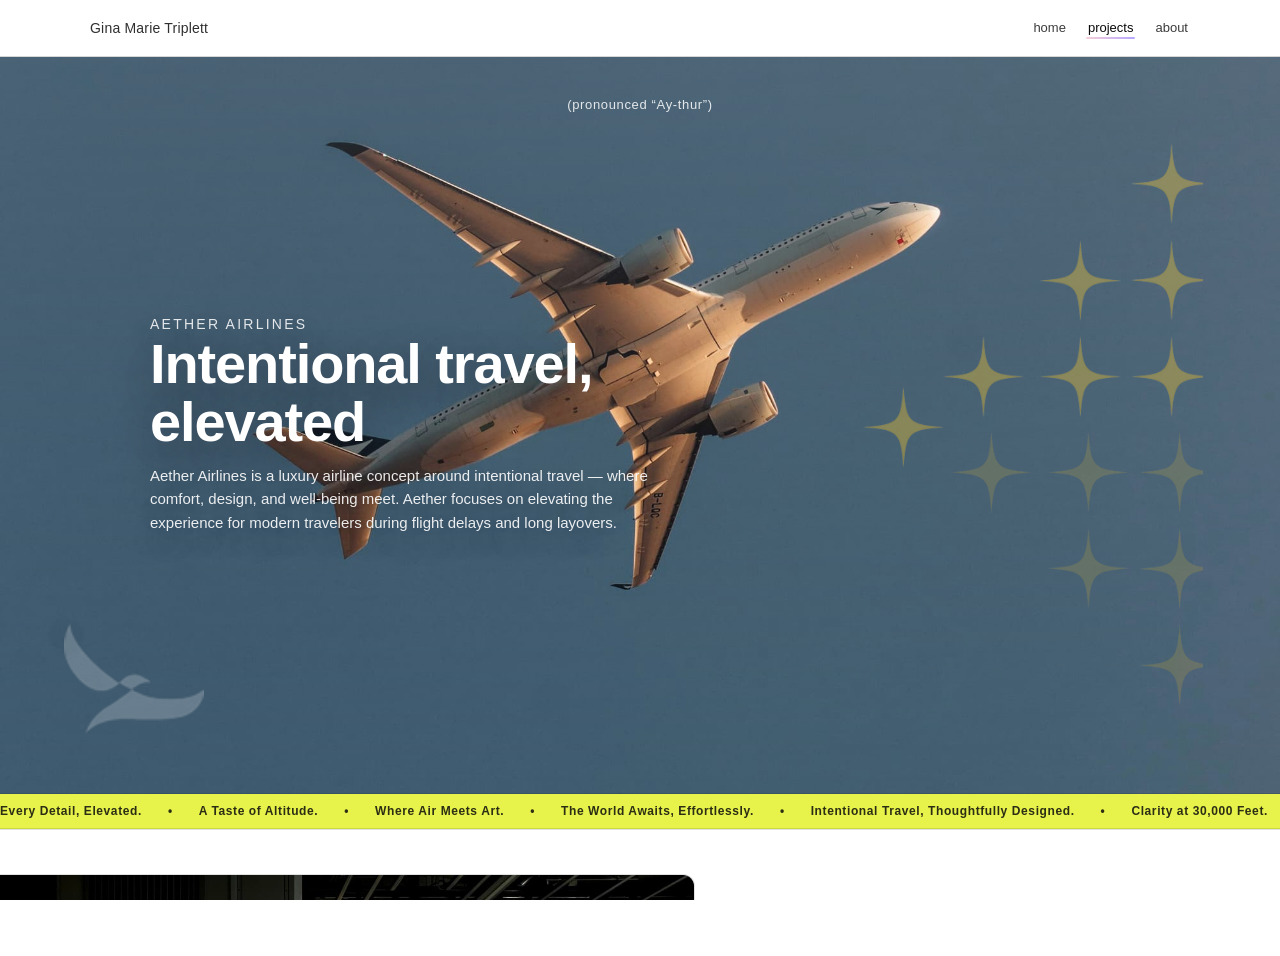
==== aetherair-branding/index.html @ 8f256c55 "update aether mobile and web" ====
<!doctype html>
<html lang="en">

<!doctype html>
<html lang="en">

<head>
    <meta charset="utf-8" />
    <meta name="viewport" content="width=device-width,initial-scale=1" />
    <title>Aether Airlines — Case Study</title>
    <link rel="stylesheet" href="../css/style.css" />
    <link rel="stylesheet" href="../css/page-casestudy.css" />
    <link rel="stylesheet" href="../css/aether-branding.css" />
</head>

<body class="case-flat case-aetherair-branding">

    <header class="site-header">
        <div class="wrap nav">
            <a class="brand" href="../index.html#top">Gina Marie Triplett</a>
            <nav class="menu" aria-label="Primary">
                <a href="../index.html">home</a>
                <a href="../index.html#projects" class="active">projects</a>
                <a href="../index.html#about">about</a>
                <!-- <a href="../index.html#contact">contact</a> -->
            </nav>
        </div>

        <div class="progress" aria-hidden="true">
            <span id="progressFill"></span>
        </div>

    </header>

    <main id="caseMain" class="scroll-parent">



        <!-- HERO -->
        <section class="cs-hero">
            <div class="cs-hero-media">
                <img class="cs-hero-img cs-hero-stars" src="../aetherair-branding/img/1-hero-stars.png" alt=""
                    aria-hidden="true" />

                <img class="cs-hero-img cs-hero-bird" src="../aetherair-branding/img/1-hero-white-bird.png" alt=""
                    aria-hidden="true" />

                <div class="cs-hero-overlay">
                    <p class="cs-pronounce">(pronounced “Ay-thur”)</p>
                    <div class="cs-hero-copy">
                        <p class="eyebrow">AETHER AIRLINES</p>
                        <h1>Intentional travel,<br />elevated</h1>
                        <p class="cs-hero-text">
                            Aether Airlines is a luxury airline concept around intentional travel — where comfort,
                            design, and well-being meet. Aether focuses on elevating the experience for modern travelers
                            during flight delays and long layovers.
                        </p>

                        <!-- <nav class="cs-pillnav" aria-label="Case study quick nav">
                            <a href="#challenge">The Challenge</a>
                            <a href="#solution">The Solution</a>
                            <a href="#approach">My Approach</a>
                        </nav> -->
                    </div>
                </div>
            </div>

            <div class="cs-yellowbar" aria-label="Aether tagline banner">
                <div class="cs-yellowbar-inner">
                    <div class="cs-yellowbar-marquee" aria-hidden="true">
                        <span>Every Detail, Elevated.</span><span class="dot">•</span>
                        <span>A Taste of Altitude.</span><span class="dot">•</span>
                        <span>Where Air Meets Art.</span><span class="dot">•</span>
                        <span>The World Awaits, Effortlessly.</span><span class="dot">•</span>
                        <span>Intentional Travel, Thoughtfully Designed.</span><span class="dot">•</span>
                        <span>Clarity at 30,000 Feet.</span><span class="dot">•</span>
                        <span>Where Design Meets the Sky.</span><span class="dot">•</span>
                        <span>Elevating the Modern Journey.</span><span class="dot">•</span>
                        <span>Every Detail, Elevated.</span><span class="dot">•</span>
                        <span>A Taste of Altitude.</span><span class="dot">•</span>
                        <span>Where Air Meets Art.</span><span class="dot">•</span>
                        <span>The World Awaits, Effortlessly.</span><span class="dot">•</span>
                        <span>Intentional Travel, Thoughtfully Designed.</span><span class="dot">•</span>
                        <span>Clarity at 30,000 Feet.</span><span class="dot">•</span>
                        <span>Where Design Meets the Sky.</span><span class="dot">•</span>
                        <span>Elevating the Modern Journey.</span><span class="dot">•</span>
                    </div>
                </div>
            </div>
        </section>

        <!-- CREDITS -->
        <section class="cs-sec cs-credits-sec" id="credits">
            <div class="cs-credits-body">
                <div class="cs-wrap cs-credits-grid">

                    <figure class="cs-credits-img">
                        <img src="../aetherair-branding/img/1-branding-airline-gate-aa.jpg"
                            alt="Aether Airlines mockup">
                    </figure>

                    <aside class="cs-credits">
                        <h2 class="cs-h cs-credits-heading">Credits</h2>

                        <dl class="cs-dl">
                            <div>
                                <dt>Client:</dt>
                                <dd>Concept Project</dd>
                            </div>

                            <div>
                                <dt>Role:</dt>
                                <dd>Brand Identity Designer</dd>
                            </div>

                            <div>
                                <dt>Timeline:</dt>
                                <dd>14 Weeks</dd>
                            </div>

                            <div>
                                <dt>Tools:</dt>
                                <dd>Illustrator</dd>
                            </div>

                            <div>
                                <dt>Deliverable:</dt>
                                <dd>Logo System, Branding, Visual Identity</dd>
                            </div>

                            <div>
                                <dt>Tags:</dt>
                                <dd>Brand Strategy, Visual Identity, Logo Design, Packaging</dd>
                            </div>
                        </dl>
                    </aside>

                </div>
            </div>
        </section>

        <!-- THE CHALLENGE -->
        <section class="cs-sec cs-story cs-story--challenge" id="challenge">
            <div class="cs-wrap cs-story-grid">
                <div class="cs-story-head">
                    <h2 class="cs-story-title">The Challenge</h2>
                </div>

                <div class="cs-story-body">
                    <p class="cs-text">
                        Airlines usually focus on being fast and loud, but Aether focuses on the vibe. The challenge was
                        making it feel “quiet luxury”—intentional and nice, but still friendly and easy to use.
                    </p>
                </div>
            </div>
        </section>

        <!-- THE SOLUTION -->
        <section class="cs-sec cs-story cs-story--solution" id="solution">
            <div class="cs-wrap cs-story-grid">
                <div class="cs-story-body">
                    <p class="cs-text">
                        I built a brand system that’s all about softness and clarity. I used clean fonts and calm colors
                        to
                        make the whole experience feel lighter and less overwhelming—less “flashy” and more “quietly
                        confident.”
                    </p>
                </div>

                <div class="cs-story-head">
                    <h2 class="cs-story-title">The Solution</h2>
                </div>
            </div>
        </section>

        <!-- MY APPROACH -->


        <section class="cs-sec cs-approach" id="approach">
            <div class="cs-wrap">
                <h2 class="cs-h cs-approach-title">My Approach</h2>

                <div class="steps steps-editorial">
                    <!-- 1 -->
                    <div class="step step-vibe">
                        <div class="step-copy">
                            <h3>Leading with the Vibe</h3>
                            <p class="cs-text">
                                Airports are stressful, so I designed Aether to be the opposite. I focused on a vibe
                                that feels calm and quiet luxury, making the brand feel composed and easy instead of
                                rushed and loud.
                            </p>
                        </div>

                        <div class="step-media step-core">
                            <img src="../aetherair-branding/img/fonts_coreattributes-2.jpg"
                                alt="Aether Airlines core attributes">
                        </div>
                    </div>

                    <!-- 2 -->
                    <div class="step step-logo">
                        <div class="step-media step-media-logo">
                            <img src="../aetherair-branding/img/sketches.jpg" alt="Sketch exploration">
                            <img src="../aetherair-branding/img/bird-logo-sketch.png" alt="Bird logo sketch">
                        </div>

                        <div class="step-copy">
                            <h3>Creating a Simple Logo</h3>
                            <p class="cs-text">
                                I kept the logo light and clean to match the feeling of easy travel. The final mark
                                balances simplicity and precision, creating a modern identity that feels elevated
                                without becoming overly complex.
                            </p>
                        </div>
                    </div>

                    <!-- 3 -->
                    <div class="step step-visuals">
                        <div class="step-copy">
                            <h3>Keeping Visuals Minimal</h3>
                            <p class="cs-text">
                                Soft colors and clean typography help reinforce a calm and polished tone. Together,
                                these elements create a minimal visual system that feels intentional, refined, and easy
                                to move through.
                            </p>
                        </div>

                        <div class="step-visuals-media">
                            <div class="step-media step-palette-display">
                                <img src="../aetherair-branding/img/8-colors-aa.png" alt="Color palette">
                            </div>
                        </div>

                        <div class="step-visuals-assets">
                            <div class="step-media step-logo-variations">
                                <img src="../aetherair-branding/img/5-white-logo-title-aa-blue-bg.png"
                                    alt="Logo variation 1">
                                <img src="../aetherair-branding/img/5-color-logo-title-aa.png" alt="Logo variation 2">
                                <img src="../aetherair-branding/img/5-white-logo-title-aa.png" alt="Logo variation 3">
                            </div>

                            <div class="cs-asset cs-asset--typeface step-typeface-centered">
                                <img src="../aetherair-branding/img/8-typeface-aa.png" alt="Typeface system">
                            </div>
                        </div>
                    </div>
                </div>
            </div>
        </section>



        <!-- CONCLUSION -->
        <section class="cs-sec" id="conclusion">
            <div class="cs-wrap cs-two">
                <div class="cs-story-head">
                    <h2 class="cs-story-title">Final Thoughts</h2>
                </div>
                <p class="cs-text">
                    Aether Airlines reflects how I approach branding as more than just visuals — it’s about shaping the
                    full experience.
                    I’m especially interested in how design can create a sense of calm and clarity in high-stress
                    moments like travel.
                    This project shows how I take an abstract idea and turn it into something thoughtful, cohesive, and
                    easy to use.
                    Looking ahead, Aether could extend naturally into digital booking, environmental graphics, and
                    in-flight experiences.
                </p>
            </div>

            <div class="cs-wrap cs-center">
                <img src="../aetherair-branding/img/3-boardingpasses-mockups-collage-aa.jpg"
                    alt="Aether Airlines boarding passes and mock ups" class="cs-large-image">
            </div>
        </section>

        <!-- BOTTOM NAV -->
        <section class="cs-bottom">
            <div class="cs-wrap cs-bottom-under">
                <a href="../index.html#projects" class="btn btn-outline">
                    Back to Projects
                </a>

                <a href="../aetherair-website/index.html" class="btn btn-outline"
                    style="justify-self:end; text-align:right;">
                    Aether Airlines Website
                </a>
            </div>
        </section>

    </main>


    <!-- ENABLE ON SCROLL TRIGGER EVENTS -->
    <link rel="stylesheet" href="../css/scrolltriggers.css">
    <script src="../js/scrolltriggers.js"></script>

</body>

</html>
---- css/style.css ----
/* =========================================================
   01) TOKENS / ROOT
========================================================= */
:root {
    --bg: #ffffff;
    --ink: #0b0b0b;
    --muted: rgba(11, 11, 11, .65);
    --line: rgba(11, 11, 11, .14);

    --pink: #f6cfd9;
    --purple: #b6a7ff;

    --radius: 999px;
    --wrap: 1100px;
    --headerH: 56px;

    --grad: linear-gradient(135deg, var(--pink), var(--purple));

    --mx: 50vw;
    --my: 50vh;

    --c1: rgba(246, 207, 217, .50);
    --c2: rgba(182, 167, 255, .42);
    --c3: rgba(255, 255, 255, .14);
}

/* =========================================================
   02) BASE / RESET
========================================================= */
* {
    box-sizing: border-box;
}

html,
body {
    height: 100%;
}

/* ENABLE SMOOTH SCROLLING */
html {
    scroll-behavior: smooth;
}

body {
    margin: 0;
    font-family: "Helvetica Neue", Helvetica, Arial, sans-serif;
    color: var(--ink);
    background: var(--bg);
    /* overflow: hidden; */
}

a {
    color: inherit;
    text-decoration: none;
}

.wrap {
    width: min(var(--wrap), calc(100% - 56px));
    margin-inline: auto;
}

.eyebrow {
    margin: 0 0 10px;
    font-size: 11px;
    letter-spacing: .16em;
    text-transform: uppercase;
    opacity: .78;
}

.h2 {
    margin: 0 0 10px;
    font-size: clamp(28px, 3.2vw, 44px);
    letter-spacing: -.02em;
}

.muted {
    margin: 0;
    color: var(--muted);
    line-height: 1.7;
    /* increase from default */
}

.snap,
.site-header,
.loader {
    position: relative;
    z-index: 1;
}

/* ENABLE RESPONSIVE IMAGES */
img {
    max-width: 100%;
    height: auto;
    display: block;
}




/* =========================================================
   04) SHARED COMPONENTS
========================================================= */
.btn {
    display: inline-flex;
    align-items: center;
    justify-content: center;
    padding: 10px 16px;
    border-radius: var(--radius);
    font-size: 12px;
    letter-spacing: .2px;
    white-space: nowrap;
}

.btn-outline {
    border: 1px solid var(--line);
    background: rgba(255, 255, 255, .45);
    transition: transform .25s ease, box-shadow .25s ease, border-color .25s ease;
}

.btn-outline:hover {
    border-color: rgba(182, 167, 255, .65);
    transform: translateY(-2px);
    box-shadow: 0 12px 28px rgba(182, 167, 255, .18);
}

.panel {
    border-radius: 28px;
    padding: clamp(22px, 4vw, 44px);
    border: 1px solid rgba(255, 255, 255, .40);
    background: rgba(255, 255, 255, .35);
    backdrop-filter: blur(12px);
    -webkit-backdrop-filter: blur(12px);
    box-shadow: 0 22px 70px rgba(0, 0, 0, .10);
}

.panel--glass {
    position: relative;
    overflow: hidden;
}

.panel--glass::before {
    content: "";
    position: absolute;
    inset: -2px;
    pointer-events: none;
    background:
        radial-gradient(900px 420px at 18% 12%, rgba(255, 255, 255, .55), transparent 55%),
        radial-gradient(700px 360px at 82% 8%, rgba(255, 255, 255, .35), transparent 60%);
    opacity: .55;
}

.panel--glass>* {
    position: relative;
    z-index: 1;
}

/* =========================================================
   05) HEADER + SCROLLER
========================================================= */
.site-header {
    position: fixed;
    width: 100%;
    top: 0;
    z-index: 50;
    background: rgba(255, 255, 255, .92);
    backdrop-filter: blur(10px);
    border-bottom: 1px solid var(--line);
}

.nav {
    display: flex;
    align-items: center;
    justify-content: space-between;
    gap: 16px;
    padding: 14px 0;
}

.brand {
    font-size: 14px;
    letter-spacing: .2px;
    opacity: .85;
}

.menu {
    display: flex;
    gap: 18px;
    font-size: 13px;
}

.menu a {
    padding: 6px 2px;
    opacity: .8;
    position: relative;
}

.menu a.active {
    opacity: 1;
}

.menu a.active::after {
    content: "";
    position: absolute;
    left: 0;
    right: 0;
    bottom: 2px;
    height: 2px;
    background: linear-gradient(90deg, var(--pink), var(--purple));
    border-radius: 99px;
}


/* ADD SPACE BETWEEN SECTIONS */
section {
    padding: 2em 0;
}

.hero {
    /* padding-block-start: calc(4em + var(--headerH)); */

    min-height: calc(100vh - var(--headerH));
}

.hero,
.projects,
.about,
.contact,
.footer-sec {
    background: transparent !important;
}

/* =========================================================
   06) HERO
========================================================= */

.hero-copy h1 {
    margin-bottom: 16px;
    line-height: 1.05;
}

.rotator {
    margin: 0 0 16px;
    transform: translateY(-2px);
}

.lead {
    margin: 0;
}


.hero {
    display: flex;
    align-items: center;
    /* overflow: hidden; */
    color: rgba(0, 0, 0, .92);
}

.hero-parallax {
    position: absolute;
    inset: 0;
    z-index: 0;
    pointer-events: none;
    overflow: hidden;
}

.hero>.wrap {
    position: relative;
    z-index: 1;
}

.hero-parallax .l1 {
    position: absolute;
    inset: -12%;
    background:
        radial-gradient(900px 520px at 18% 22%, rgba(246, 207, 217, .55), transparent 60%),
        radial-gradient(820px 520px at 82% 30%, rgba(182, 167, 255, .45), transparent 62%),
        linear-gradient(135deg, rgba(255, 255, 255, .75), rgba(255, 255, 255, .55));
    opacity: .9;
    transform: translate3d(0, calc(var(--py, 0px) * .10), 0) scale(1.04);
}

.hero-parallax .l2 {
    position: absolute;
    inset: -10%;
    background:
        radial-gradient(circle at var(--mx) var(--my),
            rgba(255, 255, 255, .40),
            rgba(255, 255, 255, .10) 38%,
            transparent 62%);
    opacity: .8;
    transform: translate3d(0, calc(var(--py, 0px) * .16), 0);
}

.hero-parallax .l3 {
    position: absolute;
    inset: -18%;
    background:
        radial-gradient(720px 520px at var(--mx) var(--my), rgba(246, 207, 217, .30), transparent 62%),
        radial-gradient(760px 520px at var(--mx) var(--my), rgba(182, 167, 255, .24), transparent 64%);
    opacity: .7;
    filter: blur(2px);
    transform: translate3d(0, calc(var(--py, 0px) * .24), 0);
}

.hero-parallax .grain {
    position: absolute;
    inset: 0;
    opacity: .14;
    background-image:
        repeating-linear-gradient(0deg, rgba(0, 0, 0, .05), rgba(0, 0, 0, .05) 1px, transparent 1px, transparent 3px),
        repeating-linear-gradient(90deg, rgba(0, 0, 0, .035), rgba(0, 0, 0, .035) 1px, transparent 1px, transparent 4px);
    mix-blend-mode: soft-light;
}

.hero-grid {
    display: grid;
    grid-template-columns: 1fr auto;
    align-items: end;
    gap: 24px;
}

h1 {
    margin: 0;
    font-size: clamp(48px, 5.6vw, 82px);
    line-height: .95;
    letter-spacing: -1.5px;
}

.accent {
    background: linear-gradient(90deg, #d8ccff, #b6a7ff, #9fe7ff);
    -webkit-background-clip: text;
    background-clip: text;
    color: transparent;

    animation: floatText 4s ease-in-out infinite;
}

@keyframes floatText {
    0% {
        transform: translateY(0px);
    }

    50% {
        transform: translateY(-4px);
    }

    100% {
        transform: translateY(0px);
    }
}

.lead {
    margin: 14px 0 0;
    color: rgba(11, 11, 11, .7);
    font-size: 14px;
    line-height: 1.4;
}

.hero-parallax-text {
    transform: translate3d(0, calc(var(--tpy, 0px) * -0.10), 0);
    will-change: transform;
}


/* =========================================================
   07) PROJECTS
========================================================= */
.section-head {
    margin: 0 0 18px;
}

.strip {
    margin: 10px 0 26px;
    background: #242424;
    border-radius: 14px;
    overflow: hidden;
    border: 1px solid rgba(255, 255, 255, .15);
}

.strip-inner {
    overflow: hidden;
    padding: 14px 0;
}

.marquee {
    display: flex;
    align-items: center;
    gap: 18px;
    white-space: nowrap;
    animation: marquee 18s linear infinite;
    font-size: 13px;
    letter-spacing: .35px;
    font-weight: 550;
    color: #fff;
}

.marquee .dot {
    opacity: .7;
    color: rgba(255, 255, 255, .7);
}

@keyframes marquee {
    from {
        transform: translateX(0);
    }

    to {
        transform: translateX(-50%);
    }
}

.grid {
    display: grid;
    grid-template-columns: repeat(3, minmax(0, 1fr));
    grid-auto-rows: 1fr;
    gap: 16px;
}

.card--featured {
    grid-column: 1 / span 2;
    grid-row: span 2;
}

.card--featured .thumb {
    aspect-ratio: 16 / 11;
    min-height: 360px;
}

.card--featured .meta h3 {
    font-size: 16px;
}

@media (max-width: 900px) {
    .grid {
        grid-template-columns: 1fr;
    }

    .card--featured {
        grid-column: auto;
        grid-row: auto;
    }

    .card--featured .thumb {
        min-height: 240px;
    }
}

.card {
    border: 1px solid rgba(255, 255, 255, .42);
    border-radius: 18px;
    overflow: hidden;
    background: rgba(255, 255, 255, .42);
    backdrop-filter: blur(10px);
    -webkit-backdrop-filter: blur(10px);
    box-shadow: 0 18px 50px rgba(0, 0, 0, .10);
    transition: transform .25s ease, box-shadow .25s ease, border-color .25s ease;
}

.card:hover {
    transform: translateY(-6px);
    box-shadow: 0 26px 70px rgba(0, 0, 0, .16);
    border-color: rgba(255, 255, 255, .75);
}

.thumb {
    width: 100%;
    aspect-ratio: 16/10;
    background-size: cover;
    background-position: center;
    position: relative;
}

.thumb::after {
    content: "";
    position: absolute;
    inset: 0;
    background: linear-gradient(180deg, rgba(255, 255, 255, .10), rgba(0, 0, 0, .08));
}

.thumb img {
    width: 100%;
    height: 100%;
    object-fit: cover;
    display: block;
}

.meta {
    padding: 12px 12px 14px;
}

.meta h3 {
    margin: 0;
    font-size: 14px;
    letter-spacing: -.01em;
}

.meta p {
    margin: 6px 0 0;
    font-size: 12px;
    color: var(--muted);
}

/* =========================================================
   08) ABOUT
========================================================= */
.about {
    display: flex;
    align-items: center;
    justify-content: center;
    color: var(--ink);
}

.about-card {
    width: min(1000px, 100%);
    display: grid;
    grid-template-columns: 380px 1fr;
    gap: 60px;
    align-items: center;
    border-radius: 32px;
    padding: 60px;
    background: rgba(255, 255, 255, .55);
    backdrop-filter: blur(10px);
    border: 1px solid rgba(255, 255, 255, .4);
}

.about-img {
    width: 100%;
    aspect-ratio: 1 / 1;
    border-radius: 22px;
    border: 1px solid rgba(255, 255, 255, .22);
    object-fit: cover;
    display: block;
}



/* =========================================================
   09) CONTACT
========================================================= */
.contact {
    display: flex;
    align-items: center;
    justify-content: center;
}

.contact-card {
    display: grid;
    grid-template-columns: 1fr 320px;
    gap: 40px;
    align-items: center;
    border-radius: 32px;
    padding: clamp(28px, 4.5vw, 60px);
    background: rgba(255, 255, 255, .55);
    backdrop-filter: blur(10px);
    border: 1px solid rgba(255, 255, 255, .4);
}

.contact-actions {
    display: flex;
    gap: 14px;
    flex-wrap: wrap;
    margin-top: 26px;
}

/* =========================================================
   10) FOOTER
========================================================= */
.footer-sec {
    display: flex;
    align-items: center;
}

.footer-row {
    display: flex;
    align-items: center;
    justify-content: space-between;
    gap: 16px;
    padding: 18px 0;
    border-top: 1px solid var(--line);
}

.footer-links {
    display: flex;
    gap: 14px;
    font-size: 12px;
    opacity: .75;
}

.footer-links a:hover {
    opacity: 1;
}

/* =========================================================
   11) RESPONSIVE
========================================================= */
@media (max-width: 900px) {
    .menu {
        display: flex;
        gap: 14px;
        font-size: 13px;
    }

    .menu a[href="#top"] {
        display: none;
    }

    .nav {
        padding: 12px 0;
    }

    .hero-grid {
        grid-template-columns: 1fr;
    }

    .about-card {
        grid-template-columns: 1fr;
        gap: 32px;
        padding: 44px;
    }

    .about-img {
        max-width: 420px;
        margin: 0 auto;
    }

    .contact-card {
        grid-template-columns: 1fr;
    }

    .contact-actions {
        justify-content: center;
    }
}

/* =========================================================
   LOADER
========================================================= */

body.is-loading {
    overflow: hidden;
}

body.is-loading .snap {
    pointer-events: none;
}

/* full screen overlay */
.loader {
    position: fixed;
    inset: 0;
    display: grid;
    place-items: center;
    overflow: hidden;
    background: transparent;
    transition: opacity .5s ease, visibility .5s ease;
}

.loader.is-hidden {
    opacity: 0;
    visibility: hidden;
    pointer-events: none;
}

/* background layers */
.loader-parallax {
    position: absolute;
    inset: 0;
    pointer-events: none;
}

.loader-parallax .layer.l1 {
    position: absolute;
    inset: -10%;
}

/* center card */
.loader-inner {
    position: relative;
    z-index: 1;
}
---- css/page-casestudy.css ----
/* --- Sticky header fix --- */
body.case-flat .site-header {
    position: fixed !important;
    top: 0;
    left: 0;
    right: 0;
    width: 100%;
    z-index: 9999;
    background: rgba(255, 255, 255, .92);
    backdrop-filter: blur(10px);
    -webkit-backdrop-filter: blur(10px);
}

body.case-flat main {
    /* padding-top: 56px; */
}

body.case-flat .progress {
    background: transparent;
}

/* page base */
body.case-flat {
    background: #fff;
    color: #0b0b0b;
    overflow: auto;
}

body.case-flat .bg,
body.case-flat .loader {
    display: none !important;
}

body.case-flat .site-header {
    position: sticky;
    top: 0;
}

.cs-wrap {
    width: min(1100px, calc(100% - 56px));
    margin: 0 auto;
}

/* ----- section rhythm ----- */
.cs-sec {
    padding: 50px 0;
    border-top: 1px solid rgba(11, 11, 11, .12);
    background: transparent;
}

.cs-sec:first-of-type {
    border-top: 0;
}

.cs-challenge {
    padding-bottom: 90px;
}

/* ----- shared gallery / modal ----- */
.cs-grid-gallery {
    display: grid;
    grid-template-columns: repeat(2, 1fr);
    gap: 1.5rem;
}

.cs-grid-gallery img {
    width: 100%;
    border-radius: 12px;
    cursor: pointer;
    transition: transform 0.2s ease;
}

.cs-grid-gallery img:hover {
    transform: scale(1.02);
}

.img-modal {
    display: none;
    position: fixed;
    z-index: 9999;
    inset: 0;
    background: rgba(0, 0, 0, 0.88);
    justify-content: center;
    align-items: center;
    padding: 40px;
}

.img-modal-content {
    max-width: 95vw;
    max-height: 95vh;
    width: auto;
    height: auto;
    display: block;
    border-radius: 12px;
}

.img-close {
    position: absolute;
    top: 20px;
    right: 28px;
    font-size: 40px;
    line-height: 1;
    color: #fff;
    cursor: pointer;
}

/* ----- shared type ----- */
.cs-h {
    font-size: clamp(24px, 2.4vw, 32px);
    font-weight: 600;
    letter-spacing: -0.01em;
}

.cs-text {
    margin: 0;
    line-height: 1.7;
    color: rgba(11, 11, 11, 0.72);
}

.cs-meta {
    font-size: 13px;
    line-height: 1.6;
    color: rgba(11, 11, 11, 0.72);
}

.cs-text,
.cs-hero-text,
.cs-dl {
    font-size: 15px;
    line-height: 1.7;
}

/* ----- hero ----- */
.cs-hero {
    padding: 0;
    border-top: 0;
}

.cs-hero-media {
    position: relative;
    width: 100%;
    min-height: clamp(468px, 82vh, 831px);
    border-bottom: 1px solid rgba(11, 11, 11, .12);
    overflow: hidden;
    background-size: cover;
    background-position: center 60%;
    background-repeat: no-repeat;
    background-attachment: fixed;
    background-color: #e9eef4;
}

.case-aetherair-website .cs-hero-media {
    background-image: url("../aetherair-website/img/AA-website-3.jpg");
}

.case-ll-animation .cs-hero-media {
    background-image: url("../ll-animation/img/hawaii-background.png");
}

.case-tourism-logo .cs-hero-media {
    background-image: url("../tourism-logo/img/amsterdam-hero-2.jpg");
}

.case-volt-fitness .cs-hero-media {
    background-image: url("../volt-fitness/img/running-group.png");
}

.cs-hero-img {
    position: absolute;
    inset: 0;
    width: 100%;
    height: 100%;
    object-fit: cover;
    display: block;
}

.cs-pronounce {
    position: absolute;
    top: 28px;
    left: 50%;
    transform: translateX(-50%);
    font-size: 13px;
    letter-spacing: .05em;
    color: rgba(255, 255, 255, .85);
    text-align: center;
    white-space: nowrap;
    z-index: 4;
}

.cs-hero-stars {
    z-index: 2;
    opacity: 0.4;
    inset: auto;
    right: 6%;
    top: 50%;
    transform: translateY(-50%);
    width: min(38vw, 340px);
    height: auto;
    object-fit: contain;
    pointer-events: none;
}

.cs-hero-bird {
    z-index: 2;
    opacity: 0.3;
    inset: auto;
    left: 5%;
    bottom: 8%;
    width: min(16vw, 140px);
    height: auto;
    object-fit: contain;
    pointer-events: none;
}

.cs-hero-overlay {
    position: absolute;
    inset: 0;
    z-index: 3;
    display: grid;
    place-items: center;
    padding: 40px 0;
    background: linear-gradient(180deg, rgba(255, 255, 255, .14), rgba(255, 255, 255, 0));
}

.cs-hero-copy {
    width: min(980px, calc(100% - 56px));
    text-align: left;
    color: #fff;
    text-shadow: 0 14px 40px rgba(0, 0, 0, .35);
}

.cs-hero-copy .eyebrow {
    margin: 0;
    color: rgba(255, 255, 255, .86);
    opacity: 1;
    font-size: 14px;
    line-height: 1.4;
}

.cs-hero-copy h1 {
    margin: 0;
    font-size: clamp(34px, 4.6vw, 56px);
    line-height: 1.05;
    letter-spacing: -.02em;
}

.cs-hero-text {
    margin: 12px 0 0;
    max-width: 62ch;
    color: rgba(255, 255, 255, .9);
    line-height: 1.55;
}

.cs-pillnav {
    display: flex;
    gap: 10px;
    justify-content: flex-start;
    align-items: center;
    padding: 14px 0 0;
}

.cs-pillnav a {
    font-size: 12px;
    padding: 8px 14px;
    border-radius: 999px;
    border: 1px solid rgba(255, 255, 255, .38);
    background: rgba(255, 255, 255, .18);
    color: rgba(255, 255, 255, .92);
    backdrop-filter: blur(8px);
    -webkit-backdrop-filter: blur(8px);
    opacity: .95;
    text-decoration: none;
}

.cs-pillnav a:hover {
    opacity: 1;
    background: rgba(255, 255, 255, .26);
}

/* ----- marquee ----- */
.cs-yellowbar {
    background: #e7f34a;
    border-bottom: 1px solid rgba(11, 11, 11, .12);
    overflow: hidden;
}

.cs-yellowbar-inner {
    overflow: hidden;
    padding: 10px 0;
}

.cs-yellowbar-marquee {
    display: flex;
    align-items: center;
    gap: 18px;
    white-space: nowrap;
    width: max-content;
    animation: csMarquee 45s linear infinite;
    font-size: 12px;
    font-weight: 600;
    letter-spacing: .05em;
    color: rgba(11, 11, 11, .85);
}

.cs-yellowbar-marquee .dot {
    margin: 0 8px;
}

@keyframes csMarquee {
    from {
        transform: translateX(0);
    }

    to {
        transform: translateX(-50%);
    }
}

/* ----- credits ----- */
.cs-credits h2 {
    margin-bottom: 28px;
    font-size: clamp(20px, 2vw, 26px);
}

.cs-credits-sec {
    padding: 0;
    border-top: 1px solid rgba(11, 11, 11, .12);
}

.cs-credits-body {
    padding: 44px 0 64px;
}

.cs-credits-grid {
    display: grid;
    grid-template-columns: 55% 45%;
    gap: 40px;
    align-items: center;
    overflow: visible;
}

.cs-credits-img {
    margin: 0;
    justify-self: start;
    width: calc(100% + 220px);
    margin-left: -220px;
    max-width: none;
    border: 1px solid rgba(11, 11, 11, .12);
    border-radius: 12px;
    overflow: hidden;
    background: #fff;
}

.cs-credits-img img {
    width: 100%;
    height: auto;
    display: block;
}

.cs-credits {
    padding: 60px 50px 60px 50px;
    padding-right: 30px;
}

.cs-credits-title,
.cs-credits-heading {
    margin: 0 0 24px 0;
    font-size: 20px;
    font-weight: 600;
    line-height: 1.2;
    color: rgba(11, 11, 11, .92);
}

.cs-dl {
    margin: 0;
    display: grid;
    gap: 14px;
    line-height: 1.6;
    color: rgba(11, 11, 11, .72);
}

.cs-dl div {
    display: grid;
    grid-template-columns: 90px 1fr;
    gap: 12px;
    align-items: start;
}

.cs-dl dt {
    font-weight: 700;
    color: rgba(11, 11, 11, .88);
}

.cs-dl dd {
    margin: 0;
}

/* ----- shared layouts ----- */
.cs-two {
    display: grid;
    grid-template-columns: 1fr 1.2fr;
    gap: 28px;
    align-items: start;
}

.cs-center {
    display: grid;
    place-items: center;
    padding: 18px 0 0;
}

.cs-center img {
    width: 100%;
    height: auto;
    display: block;
}

.cs-center img.cs-wireframe-small,
.cs-center img.cs-sitemap-small {
    width: 50%;
}

.cs-large-image {
    width: 30%;
    height: auto;
}

.cs-center .cs-tall {
    max-width: 240px;
}

.cs-row-2 {
    margin-top: 34px;
    display: grid;
    grid-template-columns: 1fr 1fr;
    gap: 24px;
    max-width: 700px;
    margin-left: auto;
    margin-right: auto;
}

.cs-row-2 img {
    width: 100%;
    height: auto;
    display: block;
    border-radius: 12px;
}

.case-aetherair-website .cs-row-featured {
    margin-top: 34px;
    display: block;
    max-width: 1100px;
    margin-left: auto;
    margin-right: auto;
}

.case-aetherair-website .cs-sitemap-large {
    width: 100%;
    max-width: 780px;
    height: auto;
    display: block;
    margin: 0 auto;
    border-radius: 12px;
    cursor: zoom-in;
}

.cs-split-visual {
    display: grid;
    grid-template-columns: 1fr 1fr;
    gap: 24px;
    align-items: start;
    margin-top: 26px;
}

.cs-typeblock {
    font-size: 12px;
    color: rgba(11, 11, 11, .72);
    line-height: 1.7;
}

.cs-typeblock .mono {
    font-family: "Helvetica Neue", Helvetica, Arial, sans-serif;
    color: rgba(11, 11, 11, .85);
}

.cs-asset {
    display: grid;
    place-items: center;
    margin: 26px auto 0;
    width: 100%;
}

.cs-asset img {
    width: 100%;
    height: auto;
    display: block;
}

.cs-asset--palette {
    max-width: 520px;
    border-radius: 12px;
    overflow: hidden;
}

.cs-asset--typeface {
    max-width: 940px;
}

.cs-pack-row {
    margin-top: 34px;
    display: grid;
    grid-template-columns: repeat(3, 1fr);
    gap: 22px;
    align-items: end;
}

.cs-pack-row img {
    width: 100%;
    height: auto;
    display: block;
    border-radius: 12px;
}

.cs-pack-row figure {
    margin: 0;
}

.cs-pack-row figcaption {
    margin-top: 8px;
    font-size: 12px;
    text-align: center;
    color: rgba(11, 11, 11, 0.6);
}

.cs-box {
    margin-top: 40px;
    display: grid;
    place-items: center;
}

.cs-box img {
    width: min(520px, 100%);
    height: auto;
    display: block;
    border-radius: 12px;
}

.cs-img-half-wrap {
    width: 50%;
    margin: 80px auto 0;
}

.cs-img-half-wrap img {
    width: 100%;
    height: auto;
    display: block;
}

/* ----- project-specific shared helpers that still belong here ----- */
.case-volt-fitness .cs-sitemap-large,
.case-volt-fitness .cs-row-2 img {
    cursor: zoom-in;
}

.case-volt-fitness .cs-pack-row img {
    width: 100%;
    height: 260px;
    object-fit: cover;
    display: block;
    border-radius: 12px;
}

.case-volt-fitness .cs-row-2 {
    max-width: 840px;
}

.case-volt-fitness .cs-hero-volt-logo {
    position: absolute;
    inset: auto;
    right: 6%;
    bottom: 6%;
    z-index: 2;
    opacity: 0.35;
    width: min(10.2vw, 94px);
    height: auto;
    object-fit: contain;
    pointer-events: none;
}

.case-ll-animation .cs-center img.cs-ll-small {
    width: 30%;
    height: auto;
}

.case-ll-animation .cs-credits-img {
    overflow: hidden;
    border-radius: 12px;
}

.case-ll-animation .cs-credits-img img {
    width: 100%;
    height: 100%;
    object-fit: cover;
    object-position: center;
    display: block;
}

.case-tourism-logo .cs-credits-img {
    display: flex;
    justify-content: center;
    align-items: center;
    border-radius: 12px;
    overflow: hidden;
}

.case-tourism-logo .cs-credits-img img {
    width: 100%;
    height: auto;
    display: block;
    border-radius: 12px;
}

/* ----- bottom nav ----- */
.cs-bottom-under {
    padding: 32px 0 48px;
    display: grid;
    grid-template-columns: 1fr 1fr;
    gap: 18px;
    align-items: center;
}

.cs-bottom-under a {
    font-size: 13px;
    width: fit-content;
}

.cs-bottom-under a:first-child {
    justify-self: start;
}

.cs-bottom-under a:last-child {
    justify-self: end;
    text-align: right;
}

/* ----- optional older components ----- */
.cs-triptych {
    padding: 26px 0;
    border-bottom: 1px solid rgba(11, 11, 11, .12);
}

.cs-triptych-grid {
    display: grid;
    grid-template-columns: 1fr 1fr 1fr;
    gap: 18px;
    align-items: stretch;
}

.cs-shot {
    border: 1px solid rgba(11, 11, 11, .12);
    border-radius: 10px;
    overflow: hidden;
    background: #fff;
}

.cs-shot img {
    width: 100%;
    height: 100%;
    object-fit: cover;
    display: block;
}

/* ----- challenge / solution ----- */
.cs-story {
    padding: 72px 0;
}

.cs-story-grid {
    display: grid;
    grid-template-columns: minmax(260px, 340px) minmax(420px, 760px);
    gap: 56px;
    align-items: start;
    justify-content: space-between;
}

.cs-story-head {
    display: block;
}

.cs-story-title {
    margin: 0 0 28px 0;
    transform: translateY(-35%);
    font-size: clamp(24px, 2.4vw, 32px);
    line-height: 1.05;
    letter-spacing: -0.01em;
    font-weight: 600;
    color: rgba(11, 11, 11, 0.96);
}

.cs-story-body {
    max-width: 620px;
}

.cs-story-body .cs-text {
    margin: 0;
    font-size: 15px;
    line-height: 1.7;
    color: rgba(11, 11, 11, 0.72);
}

.cs-story--solution .cs-story-grid {
    grid-template-columns: minmax(420px, 760px) minmax(260px, 340px);
}

.cs-story--solution .cs-story-body {
    order: 1;
    justify-self: start;
}

.cs-story--solution .cs-story-head {
    order: 2;
    justify-self: end;
    text-align: left;
}

.cs-story.cs-sec {
    border-top: 1px solid rgba(11, 11, 11, 0.08);
}

/* =========================================================
   AETHER WEBSITE — MY APPROACH DIAGRAM
   ========================================================= */

.cs-approach-diagram {
    padding: 60px 0 100px;
}

.cs-approach-diagram .cs-approach-title {
    margin: 0 0 48px;
}

.approach-flow {
    position: relative;
    display: grid;
    grid-template-columns: minmax(180px, 1fr) minmax(420px, 680px) minmax(180px, 1fr);
    grid-template-rows: repeat(7, auto);
    column-gap: 48px;
    row-gap: 56px;
    align-items: center;
}

.flow-image {
    grid-column: 2;
    grid-row: 1 / span 7;
    align-self: start;
    justify-self: center;
    width: 100%;
}

.flow-image img {
    width: 100%;
    height: auto;
    display: block;
}

.callout {
    max-width: 260px;
}

.callout h3 {
    margin: 0 0 6px;
    font-size: clamp(22px, 2.1vw, 28px);
    line-height: 1.05;
    letter-spacing: -0.01em;
    font-weight: 600;
    color: #000000;
}

.callout p {
    margin: 0;
    font-size: 15px;
    line-height: 1.25;
    color: rgba(0, 0, 0, 0.9);
}

.callout-left {
    grid-column: 1;
    justify-self: end;
    text-align: right;
}

.callout-right {
    grid-column: 3;
    justify-self: start;
    text-align: left;
}

.row-1 {
    grid-row: 1;
}

.row-2 {
    grid-row: 2;
}

.row-3 {
    grid-row: 3;
}

.row-4 {
    grid-row: 4;
}

.row-5 {
    grid-row: 5;
}

.row-6 {
    grid-row: 6;
}

.row-7 {
    grid-row: 7;
}

/* ----- responsive ----- */
@media (max-width: 900px) {
    .cs-credits-grid {
        grid-template-columns: 1fr;
        gap: 24px;
    }

    .cs-credits-img {
        width: 100%;
        margin-left: 0;
    }

    .cs-credits {
        padding: 32px 0 0;
    }

    .cs-pillnav {
        justify-content: center;
        flex-wrap: wrap;
    }

    .cs-two,
    .cs-split-visual,
    .cs-credits-grid,
    .cs-triptych-grid,
    .cs-pack-row,
    .cs-bottom-grid,
    .cs-bottom-under {
        grid-template-columns: 1fr;
    }

    .cs-bottom-grid,
    .cs-bottom-under {
        text-align: center;
    }

    .cs-story {
        padding: 56px 0;
    }

    .cs-story-grid,
    .cs-story--solution .cs-story-grid {
        grid-template-columns: 1fr;
        gap: 22px;
    }

    .cs-story--solution .cs-story-body,
    .cs-story--solution .cs-story-head {
        order: initial;
        justify-self: start;
    }

    .cs-story-title {
        margin-bottom: 18px;
        font-size: clamp(24px, 7vw, 32px);
        transform: none;
    }

    .cs-story-body .cs-text {
        font-size: 15px;
    }

    .approach-flow {
        grid-template-columns: 1fr;
        grid-template-rows: auto;
        row-gap: 24px;
    }

    .flow-image {
        grid-column: 1;
        grid-row: auto;
        width: 100%;
        max-width: 560px;
        margin: 0 auto 8px;
    }

    .callout,
    .callout-left,
    .callout-right,
    .row-1,
    .row-2,
    .row-3,
    .row-4,
    .row-5,
    .row-6,
    .row-7 {
        grid-column: 1;
        grid-row: auto;
        justify-self: start;
        text-align: left;
        max-width: 100%;
    }

    .callout h3 {
        font-size: 22px;
    }

    .callout p {
        font-size: 15px;
        line-height: 1.4;
    }
}

@media (prefers-reduced-motion: reduce) {
    .cs-yellowbar-marquee {
        animation: none;
    }
}
---- css/aether-branding.css ----
/* =========================================================
   AETHER BRANDING
   ========================================================= */


/* hero */
.case-aetherair-branding .cs-hero-media {
    background-image: url("../aetherair-branding/img/1-hero-airplane-3.jpg");
}

/* approach */
.case-aetherair-branding .cs-approach-title {
    margin: 0 0 56px;
}

.case-aetherair-branding .steps-editorial {
    display: grid;
    gap: 72px;
}

.case-aetherair-branding .steps-editorial .step {
    display: grid;
    align-items: start;
    gap: 40px;
}

.case-aetherair-branding .step-copy {
    width: 100%;
    max-width: 340px;
}

.case-aetherair-branding .step-copy h3 {
    margin: 0 0 10px;
}

.case-aetherair-branding .step-copy .cs-text {
    margin: 0;
    max-width: 100%;
}

.case-aetherair-branding .steps-editorial img {
    display: block;
    width: 100%;
    height: auto;
    border-radius: 12px;
}

/* step 1 */
.case-aetherair-branding .step-vibe {
    display: grid;
    grid-template-columns: 1fr 1fr;
}

.case-aetherair-branding .step-vibe .step-copy {
    order: 1;
    justify-self: start;
    text-align: left;
}

.case-aetherair-branding .step-vibe .step-core {
    order: 2;
    max-width: 330px;
    justify-self: start;
    margin-left: -80px;
}

/* step 2 */
.case-aetherair-branding .step-logo {
    display: grid;
    grid-template-columns: minmax(520px, 640px) minmax(280px, 340px);
    justify-content: space-between;
}

.case-aetherair-branding .step-logo .step-media-logo {
    order: 1;
    justify-self: start;
    width: 100%;
    max-width: 680px;
    display: grid;
    grid-template-columns: 1fr 1fr;
    gap: 24px;
    align-items: start;
}

.case-aetherair-branding .step-logo .step-copy {
    order: 2;
    justify-self: end;
    text-align: left;
}

.case-aetherair-branding .step-media-logo img:first-child {
    aspect-ratio: 1 / 1.28;
    object-fit: cover;
}

/* step 3 */
.case-aetherair-branding .step-visuals {
    display: grid;
    grid-template-columns: 1fr 1fr;
    gap: 40px 48px;
}

.case-aetherair-branding .step-visuals .step-copy {
    max-width: 340px;
    justify-self: start;
    text-align: left;
}

.case-aetherair-branding .step-visuals-media {
    width: 100%;
    display: grid;
    justify-items: start;
    justify-self: start;
    align-self: start;
    transform: translateY(-13%);
}

.case-aetherair-branding .step-palette-display {
    width: 100%;
    max-width: 700px;
    margin-left: 0;
}

.case-aetherair-branding .step-palette-display img {
    width: 100%;
    height: auto;
    display: block;
    border-radius: 12px;
}

.case-aetherair-branding .step-visuals-assets {
    grid-column: 1 / -1;
    display: grid;
    gap: 32px;
    justify-items: center;
    margin-top: 6px;
}

.case-aetherair-branding .step-logo-variations {
    width: 100%;
    max-width: 900px;
    display: grid;
    grid-template-columns: repeat(3, 1fr);
    gap: 24px;
    align-items: center;
}

.case-aetherair-branding .step-logo-variations img {
    width: 100%;
    height: auto;
    display: block;
    border-radius: 12px;
}

.case-aetherair-branding .step-typeface-centered {
    width: 100%;
    max-width: 980px;
    margin: 0 auto;
}

.case-aetherair-branding .step-typeface-centered img {
    width: 100%;
    height: auto;
    display: block;
    border-radius: 12px;
}

/* responsive */
@media (max-width: 900px) {
    .case-aetherair-branding .cs-approach-title {
        margin-bottom: 32px;
    }

    .case-aetherair-branding .steps-editorial {
        gap: 48px;
    }

    .case-aetherair-branding .step-vibe,
    .case-aetherair-branding .step-logo,
    .case-aetherair-branding .step-visuals {
        grid-template-columns: 1fr;
        gap: 24px;
    }

    .case-aetherair-branding .step-copy,
    .case-aetherair-branding .step-vibe .step-copy,
    .case-aetherair-branding .step-logo .step-copy,
    .case-aetherair-branding .step-visuals .step-copy {
        max-width: 100%;
        justify-self: start;
    }

    .case-aetherair-branding .step-vibe .step-core,
    .case-aetherair-branding .step-logo .step-media-logo,
    .case-aetherair-branding .step-palette-display,
    .case-aetherair-branding .step-logo-variations,
    .case-aetherair-branding .step-typeface-centered {
        max-width: 100%;
        justify-self: start;
        margin-left: 0;
        transform: none;
    }

    .case-aetherair-branding .step-vibe .step-copy,
    .case-aetherair-branding .step-vibe .step-core,
    .case-aetherair-branding .step-logo .step-media-logo,
    .case-aetherair-branding .step-logo .step-copy {
        order: initial;
    }

    .case-aetherair-branding .step-logo .step-media-logo {
        grid-template-columns: 1fr 1fr;
    }

    .case-aetherair-branding .step-logo-variations {
        grid-template-columns: 1fr;
        gap: 18px;
    }

    .case-aetherair-branding .step-visuals-assets {
        grid-column: auto;
        margin-top: 0;
        gap: 24px;
    }

    .case-aetherair-branding .step-visuals-media {
        transform: none;
    }
}
---- css/scrolltriggers.css ----
/* ONSCROLL TRIGGER */
.scroll-parent {
    height: calc(100vh - var(--headerH));
    margin-block-start: var(--headerH);
    overflow-y: auto;
}

/* HIDE THE SCROLL PARENT SCROLLBAR */
.scroll-parent::-webkit-scrollbar {
    display: none;
}

.scroll-parent {
    -ms-overflow-style: none;
    scrollbar-width: none;
}

/* ONSCROLL PROGRESS BAR */
.progress {
    position: relative;
    top: 1px;
    height: 1px;
    background: transparent;
    /* border-top: 1px solid var(--line); */
}

.progress span {
    display: block;
    height: 100%;
    width: 0%;
    background: rgba(0, 0, 0, .8);
    transform-origin: left;
}

/* ONSCROLL ANIMATE IN */
.anim {
    opacity: 0;
    transform: translateY(14px);
    transition: opacity .6s ease, transform .6s ease;
}

.anim.in {
    opacity: 1;
    transform: translateY(0);
}
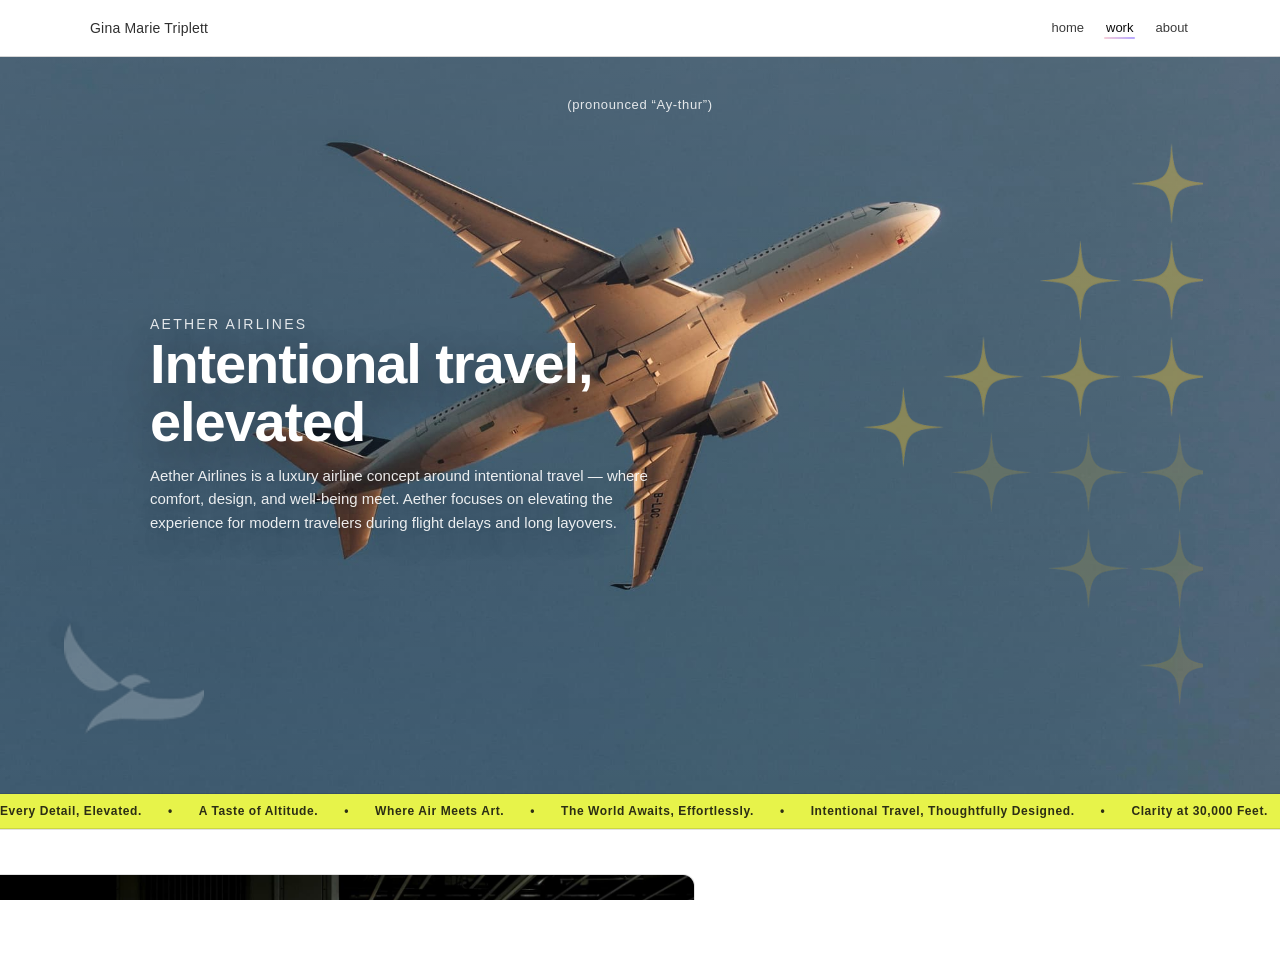
==== commit daee1de1: "up projects to work" ====
--- a/aetherair-branding/index.html
+++ b/aetherair-branding/index.html
@@ -20,7 +20,7 @@
             <a class="brand" href="../index.html#top">Gina Marie Triplett</a>
             <nav class="menu" aria-label="Primary">
                 <a href="../index.html">home</a>
-                <a href="../index.html#projects" class="active">projects</a>
+                <a href="../index.html#work" class="active">work</a>
                 <a href="../index.html#about">about</a>
                 <!-- <a href="../index.html#contact">contact</a> -->
             </nav>
@@ -228,11 +228,20 @@
 
                         <div class="step-visuals-media">
                             <div class="step-media step-palette-display">
-                                <img src="../aetherair-branding/img/8-colors-aa.png" alt="Color palette">
+                                <img src="../aetherair-branding/img/8-colors-aa-2.png" alt="Color palette">
+
                             </div>
                         </div>
 
                         <div class="step-visuals-assets">
+
+
+                            <div class="cs-asset cs-asset--typeface step-typeface-centered">
+                                <img src="../aetherair-branding/img/8-typeface-aa.png" alt="Typeface system">
+                                <img src="../aetherair-branding/img/8-shapes-aa-2.png" class="shapes-img"
+                                    alt="Aether Airlines Shapes and Patterns">
+                            </div>
+
                             <div class="step-media step-logo-variations">
                                 <img src="../aetherair-branding/img/5-white-logo-title-aa-blue-bg.png"
                                     alt="Logo variation 1">
@@ -240,9 +249,6 @@
                                 <img src="../aetherair-branding/img/5-white-logo-title-aa.png" alt="Logo variation 3">
                             </div>
 
-                            <div class="cs-asset cs-asset--typeface step-typeface-centered">
-                                <img src="../aetherair-branding/img/8-typeface-aa.png" alt="Typeface system">
-                            </div>
                         </div>
                     </div>
                 </div>
@@ -278,8 +284,8 @@
         <!-- BOTTOM NAV -->
         <section class="cs-bottom">
             <div class="cs-wrap cs-bottom-under">
-                <a href="../index.html#projects" class="btn btn-outline">
-                    Back to Projects
+                <a href="../index.html#work" class="btn btn-outline">
+                    Back to Work
                 </a>
 
                 <a href="../aetherair-website/index.html" class="btn btn-outline"
--- a/css/page-casestudy.css
+++ b/css/page-casestudy.css
@@ -150,7 +150,7 @@
 }
 
 .case-aetherair-website .cs-hero-media {
-    background-image: url("../aetherair-website/img/AA-website-3.jpg");
+    background-image: url("../aetherair-website/img/airport-guy.png");
 }
 
 .case-ll-animation .cs-hero-media {
@@ -342,8 +342,8 @@
 .cs-credits-img {
     margin: 0;
     justify-self: start;
-    width: calc(100% + 220px);
-    margin-left: -220px;
+    width: calc(100% + 143px);
+    margin-left: -143px;
     max-width: none;
     border: 1px solid rgba(11, 11, 11, .12);
     border-radius: 12px;
@@ -356,6 +356,7 @@
     height: auto;
     display: block;
 }
+
 
 .cs-credits {
     padding: 60px 50px 60px 50px;
@@ -393,6 +394,41 @@
 
 .cs-dl dd {
     margin: 0;
+}
+
+
+/* .case-volt-fitness .cs-credits-img {
+    width: 600px;
+    height: 440px;
+    overflow: hidden;
+    margin: 0 auto;
+}
+
+.case-volt-fitness .cs-credits-img img {
+    width: 100%;
+    height: 100%;
+    object-fit: cover;
+    display: block;
+}
+
+.case-tourism-logo .cs-credits-img {
+    width: auto !important;
+    margin-left: 0 !important;
+}
+
+.case-tourism-logo .cs-credits-img img {
+    width: 600px !important;
+    height: 440px !important;
+} */
+
+
+/* shared structure */
+.case-volt-fitness .cs-credits-img,
+.case-tourism-logo .cs-credits-img {
+    width: 600px;
+    height: 440px;
+    overflow: hidden;
+    margin: 0 auto;
 }
 
 /* ----- shared layouts ----- */
@@ -731,6 +767,12 @@
    AETHER WEBSITE — MY APPROACH DIAGRAM
    ========================================================= */
 
+.cs-sitemap-small {
+    width: 55%;
+    /* 100% - 45% = 55% */
+    height: auto;
+}
+
 .cs-approach-diagram {
     padding: 60px 0 100px;
 }
@@ -823,8 +865,229 @@
     grid-row: 7;
 }
 
+/* =========================================================
+   SHARED EDITORIAL STEP LAYOUT
+   based on Aether Branding approach
+   ========================================================= */
+
+.steps-editorial {
+    display: grid;
+    gap: 72px;
+}
+
+.steps-editorial .step {
+    display: grid;
+    align-items: start;
+    gap: 40px;
+}
+
+.step-copy {
+    width: 100%;
+    max-width: 340px;
+}
+
+.step-copy h3 {
+    margin: 0 0 10px;
+}
+
+.step-copy .cs-text {
+    margin: 0;
+    max-width: 100%;
+}
+
+.steps-editorial img {
+    display: block;
+    width: 100%;
+    height: auto;
+    border-radius: 12px;
+}
+
+/* step 1 */
+.step-vibe {
+    display: grid;
+    grid-template-columns: 1fr 1fr;
+}
+
+.step-vibe .step-copy {
+    order: 1;
+    justify-self: start;
+    text-align: left;
+}
+
+.step-vibe .step-core {
+    order: 2;
+    max-width: 330px;
+    justify-self: start;
+    margin-left: -80px;
+}
+
+/* step 2 */
+.step-logo {
+    display: grid;
+    grid-template-columns: minmax(520px, 640px) minmax(280px, 340px);
+    justify-content: space-between;
+}
+
+.step-logo .step-media-logo {
+    order: 1;
+    justify-self: start;
+    width: 100%;
+    max-width: 680px;
+    display: grid;
+    grid-template-columns: 1fr 1fr;
+    gap: 24px;
+    align-items: start;
+}
+
+.step-logo .step-copy {
+    order: 2;
+    justify-self: end;
+    text-align: left;
+}
+
+.step-media-logo img:first-child {
+    aspect-ratio: 1 / 1.28;
+    object-fit: cover;
+}
+
+/* step 3 */
+.step-visuals {
+    display: grid;
+    grid-template-columns: 1fr 1fr;
+    gap: 30px 48px;
+}
+
+.step-visuals .step-copy {
+    max-width: 340px;
+    justify-self: start;
+    text-align: left;
+}
+
+.step-visuals-media {
+    width: 100%;
+    display: grid;
+    justify-items: start;
+    justify-self: start;
+    align-self: start;
+    transform: translateY(-13%);
+}
+
+.step-palette-display {
+    width: 100%;
+    max-width: 700px;
+    margin-left: 0;
+}
+
+.step-palette-display img {
+    width: 100%;
+    height: auto;
+    display: block;
+    border-radius: 12px;
+}
+
+.step-visuals-assets {
+    grid-column: 1 / -1;
+    display: grid;
+    gap: 32px;
+    justify-items: center;
+    margin-top: 6px;
+}
+
+.step-logo-variations {
+    width: 100%;
+    max-width: 900px;
+    display: grid;
+    grid-template-columns: repeat(3, 1fr);
+    gap: 24px;
+    align-items: center;
+}
+
+.step-logo-variations img {
+    width: 100%;
+    height: auto;
+    display: block;
+    border-radius: 12px;
+}
+
+.step-typeface-centered {
+    width: 100%;
+    max-width: 980px;
+    margin: 0 auto;
+}
+
+.step-typeface-centered img {
+    width: 100%;
+    height: auto;
+    display: block;
+    border-radius: 12px;
+}
+
+.step-typeface-centered img.shapes-img {
+    width: 80% !important;
+    display: block;
+    margin: 24px auto 0;
+}
+
+
 /* ----- responsive ----- */
 @media (max-width: 900px) {
+
+    .steps-editorial {
+        gap: 48px;
+    }
+
+    .step-vibe,
+    .step-logo,
+    .step-visuals {
+        grid-template-columns: 1fr;
+        gap: 24px;
+    }
+
+    .step-copy,
+    .step-vibe .step-copy,
+    .step-logo .step-copy,
+    .step-visuals .step-copy {
+        max-width: 100%;
+        justify-self: start;
+    }
+
+    .step-vibe .step-core,
+    .step-logo .step-media-logo,
+    .step-palette-display,
+    .step-logo-variations,
+    .step-typeface-centered {
+        max-width: 100%;
+        justify-self: start;
+        margin-left: 0;
+        transform: none;
+    }
+
+    .step-vibe .step-copy,
+    .step-vibe .step-core,
+    .step-logo .step-media-logo,
+    .step-logo .step-copy {
+        order: initial;
+    }
+
+    .step-logo .step-media-logo {
+        grid-template-columns: 1fr 1fr;
+    }
+
+    .step-logo-variations {
+        grid-template-columns: 1fr;
+        gap: 18px;
+    }
+
+    .step-visuals-assets {
+        grid-column: auto;
+        margin-top: 0;
+        gap: 24px;
+    }
+
+    .step-visuals-media {
+        transform: none;
+    }
+
     .cs-credits-grid {
         grid-template-columns: 1fr;
         gap: 24px;
@@ -859,7 +1122,7 @@
         text-align: center;
     }
 
-    .cs-story {
+    /* .cs-story {
         padding: 56px 0;
     }
 
@@ -867,11 +1130,38 @@
     .cs-story--solution .cs-story-grid {
         grid-template-columns: 1fr;
         gap: 22px;
-    }
-
-    .cs-story--solution .cs-story-body,
+    } */
+
+    /* .cs-story--solution .cs-story-body,
     .cs-story--solution .cs-story-head {
         order: initial;
+        justify-self: start;
+    } */
+
+    /* MOBILE: My Approach heading smaller */
+    .cs-approach-title {
+        font-size: clamp(20px, 5.5vw, 26px);
+        margin-bottom: 28px;
+    }
+
+    .cs-story {
+        padding: 56px 0;
+    }
+
+    .cs-story-grid,
+    .cs-story--solution .cs-story-grid {
+        grid-template-columns: 1fr;
+        gap: 22px;
+    }
+
+    /* FIX: Keep "The Solution" title above text */
+    .cs-story--solution .cs-story-head {
+        order: 1;
+        justify-self: start;
+    }
+
+    .cs-story--solution .cs-story-body {
+        order: 2;
         justify-self: start;
     }
 
--- a/css/aether-branding.css
+++ b/css/aether-branding.css
@@ -164,6 +164,19 @@
     display: block;
     border-radius: 12px;
 }
+
+/* .case-aetherair-branding .shapes-img {
+    width: 80%;
+    margin: 0 auto;
+} */
+
+.case-aetherair-branding .step-typeface-centered img.shapes-img {
+    width: 60% !important;
+    display: block;
+    margin: 18px auto 0;
+}
+
+
 
 /* responsive */
 @media (max-width: 900px) {
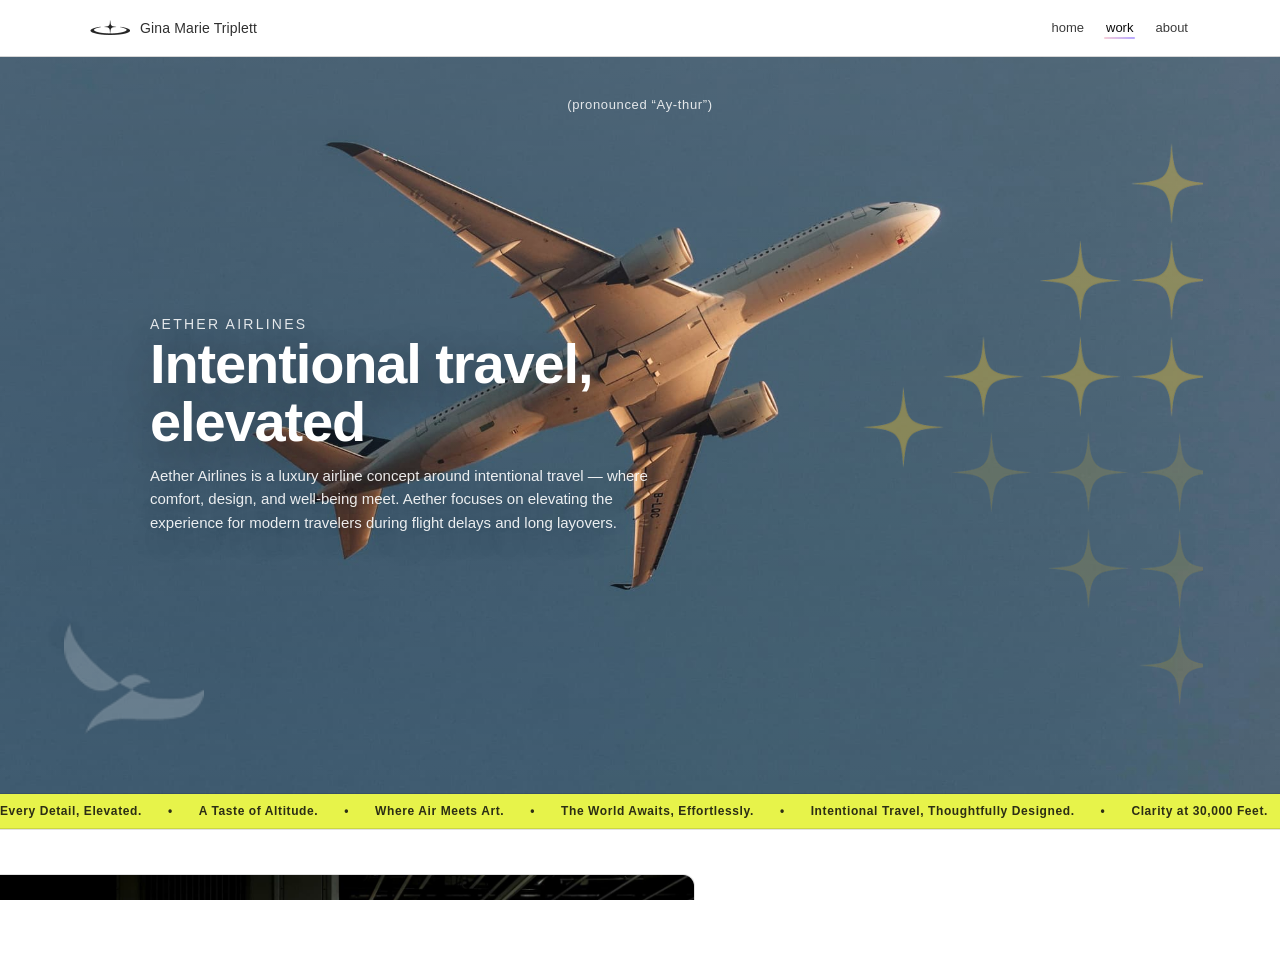
==== commit 88b4f272: "update volt + nav bar" ====
--- a/aetherair-branding/index.html
+++ b/aetherair-branding/index.html
@@ -17,7 +17,8 @@
 
     <header class="site-header">
         <div class="wrap nav">
-            <a class="brand" href="../index.html#top">Gina Marie Triplett</a>
+            <a class="brand" href="../index.html#top">
+                <img src="../img/star-black-2.png" alt="">Gina Marie Triplett</a>
             <nav class="menu" aria-label="Primary">
                 <a href="../index.html">home</a>
                 <a href="../index.html#work" class="active">work</a>
@@ -178,7 +179,7 @@
 
         <section class="cs-sec cs-approach" id="approach">
             <div class="cs-wrap">
-                <h2 class="cs-h cs-approach-title">My Approach</h2>
+                <h2 class="cs-story-title">My Approach</h2>
 
                 <div class="steps steps-editorial">
                     <!-- 1 -->
--- a/css/style.css
+++ b/css/style.css
@@ -411,7 +411,7 @@
 .grid {
     display: grid;
     grid-template-columns: repeat(3, minmax(0, 1fr));
-    grid-auto-rows: 1fr;
+    grid-auto-rows: auto;
     gap: 16px;
 }
 
@@ -420,10 +420,11 @@
     grid-row: span 2;
 }
 
-.card--featured .thumb {
-    aspect-ratio: 16 / 11;
-    min-height: 360px;
-}
+/* .card--featured {
+    align-self: stretch;
+} */
+
+
 
 .card--featured .meta h3 {
     font-size: 16px;
@@ -676,4 +677,106 @@
 .loader-inner {
     position: relative;
     z-index: 1;
+}
+
+/* ===============================
+   PROJECT CARD ADJUSTMENTS ONLY
+   =============================== */
+
+/* Desktop: make featured Aether image taller */
+/* @media (min-width: 901px) {
+    .card--featured .thumb {
+        aspect-ratio: 16 / 10;
+        min-height: 430px;
+    }
+} */
+
+/* Mobile: stop cards from stretching / remove extra white space */
+/* @media (max-width: 700px) {
+    .grid {
+        grid-auto-rows: auto;
+    }
+
+    .card {
+        height: auto;
+    }
+
+    .thumb {
+        aspect-ratio: 16 / 10;
+    }
+
+    .card--featured .thumb {
+        min-height: 240px;
+        aspect-ratio: 16 / 10;
+    }
+
+    .meta {
+        padding: 12px 12px 14px;
+    }
+} */
+
+/* Desktop: taller featured image only */
+/* Desktop: make Aether Branding image taller */
+@media (min-width: 901px) {
+    .projects .card--featured .thumb {
+        aspect-ratio: auto;
+        height: 520px;
+        min-height: 0;
+    }
+
+    .projects .card--featured .thumb img {
+        height: 100%;
+        object-fit: cover;
+    }
+}
+
+/* Mobile: tighten card height */
+@media (max-width: 700px) {
+    .grid {
+        grid-template-columns: 1fr;
+        grid-auto-rows: auto;
+    }
+
+    .card--featured {
+        grid-column: auto;
+        grid-row: auto;
+    }
+
+    .card--featured .thumb,
+    .thumb {
+        aspect-ratio: 16 / 10;
+        min-height: 0;
+    }
+}
+
+/* ===============================
+   NAV BAR
+   =============================== */
+
+.brand img {
+    height: 30px;
+    /* 👈 adjust this */
+    width: auto;
+    display: block;
+}
+
+.brand {
+    display: flex;
+    align-items: center;
+    gap: 10px;
+    /* space between logo + name */
+    text-decoration: none;
+    color: inherit;
+}
+
+.brand img {
+    height: 22px;
+    width: auto;
+}
+
+.brand {
+    font-weight: 500;
+    /* slightly bold, not heavy */
+    font-size: 14px;
+    letter-spacing: 0.01em;
 }
--- a/css/page-casestudy.css
+++ b/css/page-casestudy.css
@@ -422,6 +422,20 @@
 } */
 
 
+/* Shrink Tourism credits image */
+.case-tourism-logo .cs-credits-img {
+    height: 320px;
+    /* 👈 adjust this */
+    overflow: hidden;
+    border-radius: 18px;
+}
+
+.case-tourism-logo .cs-credits-img img {
+    width: 100%;
+    height: 100%;
+    object-fit: cover;
+}
+
 /* shared structure */
 .case-volt-fitness .cs-credits-img,
 .case-tourism-logo .cs-credits-img {
@@ -766,6 +780,132 @@
 /* =========================================================
    AETHER WEBSITE — MY APPROACH DIAGRAM
    ========================================================= */
+
+/* =========================================================
+   LL- — MY APPROACH DIAGRAM
+   ========================================================= */
+
+
+
+
+
+/* SHARED ZIG-ZAG APPROACH LAYOUT */
+.steps-editorial {
+    display: grid;
+    gap: 72px;
+}
+
+.steps-editorial .step {
+    display: grid;
+    align-items: start;
+    gap: 40px;
+}
+
+/* Step 1 */
+.step-vibe {
+    grid-template-columns: 1fr 1fr;
+}
+
+.step-vibe .step-copy {
+    justify-self: start;
+}
+
+.step-vibe .step-core {
+    max-width: 330px;
+    justify-self: start;
+    margin-left: -80px;
+}
+
+/* ===============================
+   FIXED: STEP 2 (GIF SECTION)
+   =============================== */
+
+.case-ll-animation .step-logo {
+    display: grid;
+    grid-template-columns: 2fr 1fr;
+    /* GIF gets more space */
+    gap: 16px;
+    align-items: center;
+}
+
+/* container holding the gif */
+.case-ll-animation .step-logo .step-media-logo {
+    width: 100%;
+    height: 100%;
+    max-width: none;
+    /* remove all limits */
+    justify-self: start;
+}
+
+/* actual gif */
+.case-ll-animation .cs-sketch-medium {
+    width: 115%;
+    height: auto;
+    /* makes it visibly bigger */
+    max-width: none;
+    height: auto;
+}
+
+/* prevent cropping */
+.case-ll-animation .step-media-logo img {
+    object-fit: contain;
+}
+
+/* Step 3 */
+.step-visuals {
+    grid-template-columns: 1fr 1fr;
+    gap: 40px 48px;
+}
+
+.step-visuals .step-copy {
+    max-width: 340px;
+    justify-self: start;
+}
+
+.step-visuals-media {
+    justify-self: start;
+    transform: translateY(-13%);
+}
+
+.step-palette-display {
+    max-width: 700px;
+}
+
+/* Images stay full inside their containers */
+.steps-editorial img {
+    width: 100%;
+    height: auto;
+    display: block;
+    border-radius: 12px;
+}
+
+.case-tourism-logo .step-media-logo {
+    max-width: 680px;
+}
+
+.case-tourism-logo .steps-editorial img {
+    width: 100%;
+    height: auto;
+}
+
+.case-tourism-logo .step-palette-display {
+    max-width: 700px;
+}
+
+.case-tourism-logo .step-core {
+    max-width: 330px;
+}
+
+.cs-sketch-small {
+    width: 50%;
+    height: auto;
+}
+
+.cs-approach-title {
+    font-size: clamp(24px, 2.4vw, 32px);
+    transform: translateY(-35%);
+    margin-bottom: 28px;
+}
 
 .cs-sitemap-small {
     width: 55%;
@@ -1220,4 +1360,330 @@
     .cs-yellowbar-marquee {
         animation: none;
     }
+}
+
+.case-ll-animation .step-logo {
+    grid-template-columns: 525px 340px !important;
+    gap: 12px !important;
+    align-items: center !important;
+}
+
+.case-ll-animation .step-logo .step-media-logo {
+    width: 525px !important;
+    max-width: none !important;
+    display: block !important;
+}
+
+.case-ll-animation .step-logo .step-media-logo img.cs-sketch-medium {
+    width: 525px !important;
+    max-width: none !important;
+    height: auto !important;
+    display: block !important;
+    object-fit: contain !important;
+}
+
+/* ===============================
+   STEP 1 IMAGE (MAKE BIGGER)
+   =============================== */
+
+.case-ll-animation .step-vibe .step-core {
+    max-width: 460px;
+    /* 330px → +40% */
+}
+
+.case-ll-animation .cs-ll-small {
+    width: 140%;
+    /* increase size */
+    max-width: none;
+    height: auto;
+}
+
+.case-ll-animation .steps-editorial {
+    gap: 40px;
+    /* smaller = tighter */
+}
+
+.case-ll-animation .step-visuals-media {
+    transform: translateY(-25%);
+}
+
+.case-ll-animation .cs-pack-row {
+    margin-bottom: 80px;
+    /* increase spacing before next section */
+}
+
+/* ===============================
+   STEP 3 SPACING FIX
+   =============================== */
+
+/* reduce space between step 2 and 3 */
+.case-ll-animation .steps-editorial {
+    gap: 40px;
+}
+
+/* pull visuals upward slightly */
+.case-ll-animation .step-visuals-media {
+    transform: translateY(-5%);
+}
+
+/* add space below gif row */
+.case-ll-animation .cs-pack-row {
+    margin-bottom: 80px;
+}
+
+/* ===============================
+   STEP 3 — ADD SPACE ABOVE GIFS
+   =============================== */
+
+/* push the GIF row DOWN */
+.case-ll-animation .cs-pack-row {
+    margin-top: 60px;
+    /* increase this */
+}
+
+/* ===============================
+   TOURISM — STEP 2 FINAL
+   Image fits inside container
+   =============================== */
+
+.case-tourism-logo .step-logo {
+    grid-template-columns: 1.4fr 1fr !important;
+    gap: 12px !important;
+    align-items: center !important;
+}
+
+.case-tourism-logo .step-logo .step-media-logo {
+    width: 520px !important;
+    height: 300px !important;
+    max-width: none !important;
+    justify-self: start !important;
+    overflow: hidden !important;
+    border-radius: 12px;
+    background: #f7f7f7;
+    display: flex !important;
+    align-items: center !important;
+    justify-content: center !important;
+}
+
+.case-tourism-logo .step-logo img.cs-sketch-small {
+    width: 100% !important;
+    height: 100% !important;
+    max-width: none !important;
+
+    object-fit: cover !important;
+
+    transform: scale(1);
+    /* 👈 reset zoom */
+
+    display: block !important;
+}
+
+/* ===============================
+   MOBILE CASE STUDY FIX
+   Tourism / L&L / Volt
+   =============================== */
+
+@media (max-width: 900px) {
+    .cs-wrap {
+        width: min(100% - 32px, 1100px);
+    }
+
+    .steps-editorial .step,
+    .step-vibe,
+    .step-logo,
+    .step-visuals,
+    .cs-two,
+    .cs-story-grid,
+    .cs-credits-grid {
+        display: grid;
+        grid-template-columns: 1fr !important;
+        gap: 24px;
+    }
+
+    .step-copy,
+    .step-media,
+    .step-media-logo,
+    .step-core,
+    .step-visuals-media,
+    .step-palette-display {
+        width: 100% !important;
+        max-width: 100% !important;
+        margin-left: 0 !important;
+        transform: none !important;
+        justify-self: stretch !important;
+    }
+
+    .steps-editorial img,
+    .step-media img,
+    .step-media-logo img,
+    .step-palette-display img,
+    .cs-sketch-small,
+    .cs-sketch-medium {
+        width: 100% !important;
+        max-width: 100% !important;
+        height: auto !important;
+        object-fit: contain !important;
+        transform: none !important;
+    }
+
+    .case-tourism-logo .step-logo .step-media-logo,
+    .case-ll-animation .step-logo .step-media-logo {
+        width: 100% !important;
+        height: auto !important;
+        max-width: 100% !important;
+        display: block !important;
+    }
+
+    .case-tourism-logo .step-logo img.cs-sketch-small {
+        width: 100% !important;
+        height: auto !important;
+        object-fit: contain !important;
+    }
+
+    .cs-credits-img,
+    .case-tourism-logo .cs-credits-img,
+    .case-volt-fitness .cs-credits-img {
+        width: 100% !important;
+        height: auto !important;
+        margin-left: 0 !important;
+        max-width: 100% !important;
+    }
+
+    .cs-credits {
+        padding: 28px 0 0 !important;
+    }
+}
+
+.case-tourism-logo .step-logo .step-media-logo {
+    width: 520px !important;
+    height: 300px !important;
+}
+
+.case-ll-animation .step-logo .step-media-logo {
+    width: 525px !important;
+}
+
+/* Tourism Step 2 — mobile crop fix */
+@media (max-width: 900px) {
+    .case-tourism-logo .step-logo .step-media-logo {
+        width: 100% !important;
+        height: 260px !important;
+        overflow: hidden !important;
+        border-radius: 12px;
+        display: block !important;
+    }
+
+    .case-tourism-logo .step-logo img.cs-sketch-small {
+        width: 100% !important;
+        height: 100% !important;
+        object-fit: cover !important;
+        object-position: center center !important;
+        transform: none !important;
+    }
+}
+
+/* ===============================
+   VOLT — STEP 1 (BIGGER + ZOOM)
+   =============================== */
+
+.case-volt-fitness .step-vibe .step-core {
+    max-width: 450px;
+    /* ~35% bigger than 330px */
+}
+
+.case-volt-fitness .cs-row-2 {
+    max-width: 1000px;
+    /* allow images to grow */
+}
+
+.case-volt-fitness .cs-row-2 img {
+    cursor: zoom-in;
+}
+
+.case-volt-fitness .zoom-img {
+    position: relative;
+}
+
+.case-volt-fitness .zoom-img:hover {
+    filter: brightness(0.95);
+}
+
+/* ===============================
+   VOLT — STEP 2 IMAGE RESIZE
+   =============================== */
+
+.case-volt-fitness .step-logo {
+    grid-template-columns: 1.4fr 1fr;
+    /* give image more space */
+    align-items: center;
+}
+
+.case-volt-fitness .step-logo .step-media-logo {
+    width: 140%;
+    /* +40% width */
+    max-width: none;
+}
+
+.case-volt-fitness .step-logo .step-media-logo img {
+    width: 100%;
+    height: 90%;
+    /* -10% height */
+    object-fit: contain;
+}
+
+/* VOLT — Step 1 sitemap stack */
+.case-volt-fitness .volt-sitemap-stack {
+    max-width: 760px;
+    display: grid;
+    gap: 22px;
+}
+
+.case-volt-fitness .volt-sitemap-stack figure {
+    margin: 0;
+}
+
+.case-volt-fitness .volt-sitemap-stack img {
+    width: 100%;
+    max-width: none;
+    cursor: zoom-in;
+    border-radius: 12px;
+}
+
+.case-volt-fitness .volt-sitemap-stack figcaption {
+    margin-top: 8px;
+    font-size: 12px;
+    color: rgba(11, 11, 11, 0.55);
+    text-align: center;
+}
+
+/* ===============================
+   NAV BAR
+   =============================== */
+
+.brand img {
+    height: 30px;
+    /* 👈 adjust this */
+    width: auto;
+    display: block;
+}
+
+.brand {
+    display: flex;
+    align-items: center;
+    gap: 10px;
+    /* space between logo + name */
+    text-decoration: none;
+    color: inherit;
+}
+
+.brand img {
+    height: 22px;
+    width: auto;
+}
+
+.brand {
+    font-weight: 500;
+    /* slightly bold, not heavy */
+    font-size: 14px;
+    letter-spacing: 0.01em;
 }
--- a/css/aether-branding.css
+++ b/css/aether-branding.css
@@ -239,4 +239,36 @@
     .case-aetherair-branding .step-visuals-media {
         transform: none;
     }
+}
+
+/* ===============================
+   NAV BAR
+   =============================== */
+
+.brand img {
+    height: 30px;
+    /* 👈 adjust this */
+    width: auto;
+    display: block;
+}
+
+.brand {
+    display: flex;
+    align-items: center;
+    gap: 10px;
+    /* space between logo + name */
+    text-decoration: none;
+    color: inherit;
+}
+
+.brand img {
+    height: 22px;
+    width: auto;
+}
+
+.brand {
+    font-weight: 500;
+    /* slightly bold, not heavy */
+    font-size: 14px;
+    letter-spacing: 0.01em;
 }
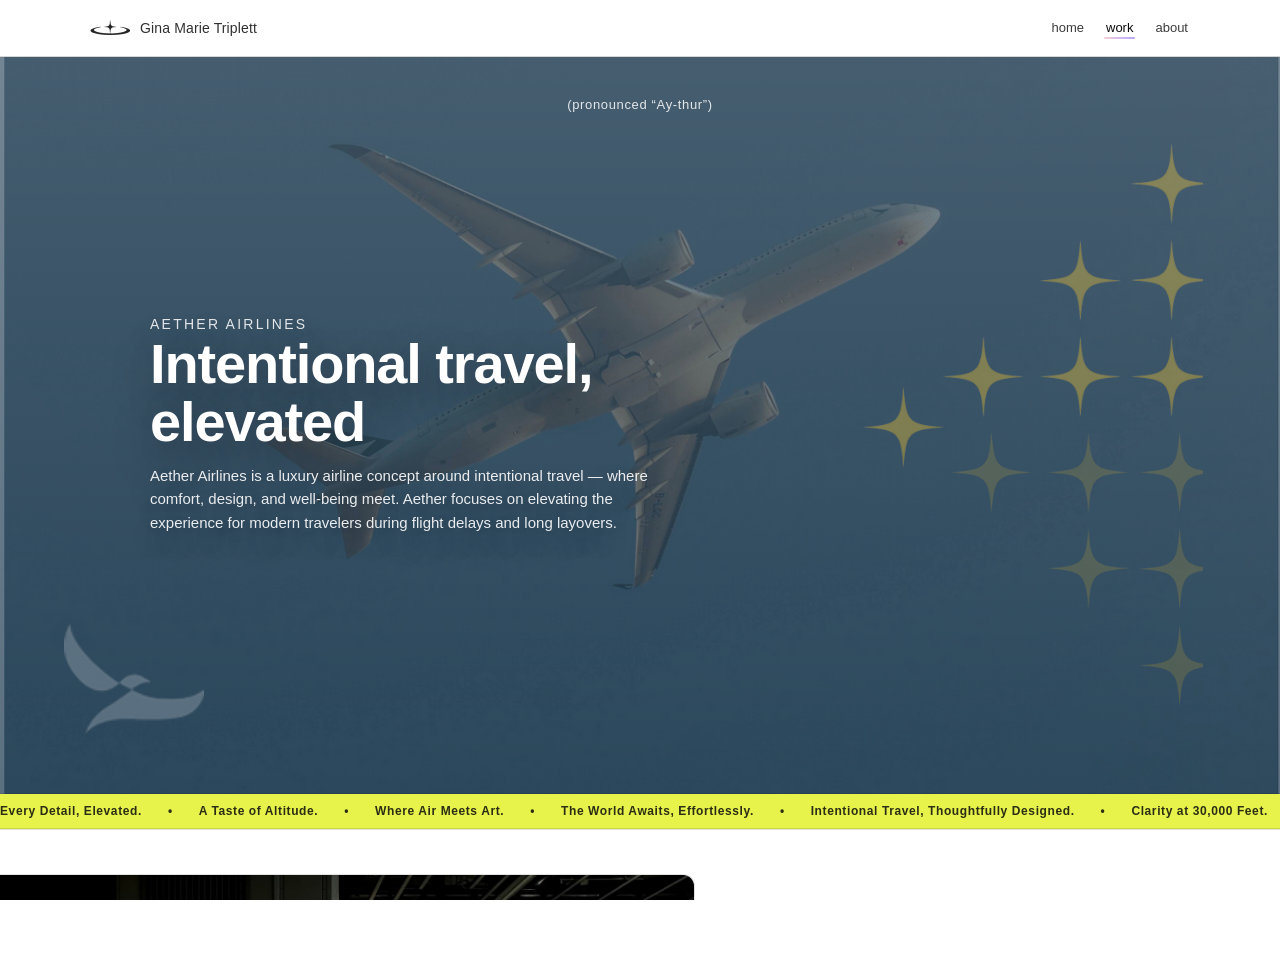
==== commit 671e58ee: "update aa branding back button" ====
--- a/aetherair-branding/index.html
+++ b/aetherair-branding/index.html
@@ -21,7 +21,7 @@
                 <img src="../img/star-black-2.png" alt="">Gina Marie Triplett</a>
             <nav class="menu" aria-label="Primary">
                 <a href="../index.html">home</a>
-                <a href="../index.html#work" class="active">work</a>
+                <a href="../index.html#projects" class="active">work</a>
                 <a href="../index.html#about">about</a>
                 <!-- <a href="../index.html#contact">contact</a> -->
             </nav>
@@ -285,7 +285,7 @@
         <!-- BOTTOM NAV -->
         <section class="cs-bottom">
             <div class="cs-wrap cs-bottom-under">
-                <a href="../index.html#work" class="btn btn-outline">
+                <a href="../index.html#projects" class="btn btn-outline">
                     Back to Work
                 </a>
 
--- a/css/style.css
+++ b/css/style.css
@@ -749,6 +749,67 @@
     }
 }
 
+/* .card .thumb {
+    height: 180px;
+}
+
+.card .thumb img {
+    height: 100%;
+    object-fit: cover;
+} */
+
+.card--aether-web .thumb,
+.card--aether-mobile .thumb {
+    aspect-ratio: auto;
+    height: 240px;
+}
+
+.card--aether-web .thumb img,
+.card--aether-mobile .thumb img {
+    width: 100%;
+    height: 100%;
+    object-fit: cover;
+}
+
+.card--aether-branding .thumb {
+    aspect-ratio: auto;
+    height: 600px;
+    /* 👈 start here */
+}
+
+.card--aether-branding .thumb img {
+    height: 100%;
+    object-fit: cover;
+}
+
+.card--featured .meta {
+    padding-bottom: 10px;
+}
+
+
+@media (min-width: 901px) {
+    .projects .card--featured.card--aether-branding .thumb {
+        aspect-ratio: auto;
+        height: 560px !important;
+        min-height: 0;
+    }
+
+    .projects .card--featured.card--aether-branding .thumb img {
+        width: 100%;
+        height: 100%;
+        object-fit: cover;
+    }
+}
+
+@media (max-width: 700px) {
+    .card--aether-branding .thumb {
+        height: auto !important;
+        /* 👈 remove forced height */
+        aspect-ratio: 16 / 10;
+        /* 👈 match other cards */
+    }
+}
+
 /* ===============================
    NAV BAR
    =============================== */
@@ -779,4 +840,45 @@
     /* slightly bold, not heavy */
     font-size: 14px;
     letter-spacing: 0.01em;
+}
+
+
+/* ===============================
+   FOOTER
+   =============================== */
+
+.footer-row {
+    display: grid;
+    grid-template-columns: auto 1fr auto;
+    align-items: center;
+}
+
+/* CENTER CONTENT */
+.footer-center {
+    grid-column: 1;
+    /* 👈 move to LEFT */
+    display: flex;
+    align-items: center;
+    gap: 10px;
+}
+
+/* RIGHT NAV */
+.footer-links {
+    grid-column: 3;
+    justify-self: end;
+    display: flex;
+    gap: 18px;
+}
+
+/* logo */
+.footer-center img {
+    height: 18px;
+    width: auto;
+}
+
+/* text */
+.footer-text,
+.footer-name {
+    font-size: 13px;
+    opacity: 0.85;
 }
--- a/css/page-casestudy.css
+++ b/css/page-casestudy.css
@@ -150,19 +150,19 @@
 }
 
 .case-aetherair-website .cs-hero-media {
-    background-image: url("../aetherair-website/img/airport-guy.png");
+    background-image: url("../aetherair-website/img/airport-guy-2.png");
 }
 
 .case-ll-animation .cs-hero-media {
-    background-image: url("../ll-animation/img/hawaii-background.png");
+    background-image: url("../ll-animation/img/hawaii-background-2.png");
 }
 
 .case-tourism-logo .cs-hero-media {
-    background-image: url("../tourism-logo/img/amsterdam-hero-2.jpg");
+    background-image: url("../tourism-logo/img/amsterdam-hero-3.png");
 }
 
 .case-volt-fitness .cs-hero-media {
-    background-image: url("../volt-fitness/img/running-group.png");
+    background-image: url("../volt-fitness/img/running-group-2.png");
 }
 
 .cs-hero-img {
@@ -445,6 +445,13 @@
     margin: 0 auto;
 }
 
+
+.case-tourism-logo .cs-sketch-small {
+    width: 70%;
+}
+
+
+
 /* ----- shared layouts ----- */
 .cs-two {
     display: grid;
@@ -1085,10 +1092,10 @@
     text-align: left;
 }
 
-.step-media-logo img:first-child {
+/* .step-media-logo img:first-child {
     aspect-ratio: 1 / 1.28;
     object-fit: cover;
-}
+} */
 
 /* step 3 */
 .step-visuals {
@@ -1583,6 +1590,17 @@
 }
 
 /* ===============================
+   AETHER WEBSITE — HIDE CALLOUTS ON MOBILE
+   =============================== */
+
+
+@media (max-width: 900px) {
+    .case-aetherair-website .callout {
+        display: none;
+    }
+}
+
+/* ===============================
    VOLT — STEP 1 (BIGGER + ZOOM)
    =============================== */
 
@@ -1686,4 +1704,256 @@
     /* slightly bold, not heavy */
     font-size: 14px;
     letter-spacing: 0.01em;
+}
+
+/* ===============================
+   VOLT — STEP 2 FIX (MATCH TOURISM)
+   =============================== */
+
+.case-volt-fitness .step-logo .step-media-logo {
+    display: block;
+    /* 👈 REMOVE GRID */
+    width: 100%;
+    max-width: 720px;
+    /* control size */
+    margin-left: 0;
+}
+
+.case-volt-fitness .step-logo .step-media-logo img {
+    width: 100%;
+    height: auto;
+    border-radius: 12px;
+    /* 👈 rounded edges */
+    display: block;
+}
+
+.case-volt-fitness .step-logo .step-media-logo img {
+    width: 100%;
+    height: auto;
+    border-radius: 12px;
+    display: block;
+    object-fit: contain;
+    /* 👈 KEY FIX */
+}
+
+.case-volt-fitness .step-logo .step-media-logo {
+    border-radius: 12px;
+    overflow: hidden;
+    /* 👈 THIS is what you're missing */
+}
+
+/* VOLT — LOFI image polish */
+.case-volt-fitness .volt-lofi-card {
+    width: 115%;
+    max-width: none;
+    border-radius: 18px;
+    overflow: hidden;
+    background: #f6f6f6;
+}
+
+.case-volt-fitness .volt-lofi-card img {
+    width: 100%;
+    height: 420px;
+    object-fit: cover;
+    object-position: left top;
+    display: block;
+}
+
+.steps-editorial {
+    gap: 72px;
+}
+
+.case-volt-fitness .step-logo {
+    margin-bottom: 72px;
+    /* or 80px if you want it more dramatic */
+}
+
+/* ===============================
+   VOLT — HI-FI HORIZONTAL CAROUSEL
+   =============================== */
+
+.case-volt-fitness .volt-hifi-carousel {
+    display: flex;
+    gap: 24px;
+    overflow-x: auto;
+    scroll-snap-type: x mandatory;
+    padding: 24px 0 40px;
+    -webkit-overflow-scrolling: touch;
+}
+
+.case-volt-fitness .volt-hifi-carousel img {
+    flex: 0 0 520px;
+    max-width: 80vw;
+    height: 620px;
+    object-fit: cover;
+    object-position: top center;
+    border-radius: 14px;
+    scroll-snap-align: start;
+    cursor: zoom-in;
+}
+
+/* cleaner scrollbar */
+.case-volt-fitness .volt-hifi-carousel::-webkit-scrollbar {
+    height: 8px;
+}
+
+.case-volt-fitness .volt-hifi-carousel::-webkit-scrollbar-thumb {
+    background: rgba(0, 0, 0, 0.18);
+    border-radius: 999px;
+}
+
+/* mobile */
+@media (max-width: 700px) {
+    .case-volt-fitness .volt-hifi-carousel img {
+        flex-basis: 85vw;
+        height: 520px;
+    }
+}
+
+/* ===============================
+   VOLT — AUTO MOVING MARQUEE
+   =============================== */
+
+.volt-hifi-marquee {
+    overflow: hidden;
+    width: 100%;
+    padding: 32px 0 60px;
+}
+
+.volt-hifi-track {
+    display: flex;
+    gap: 28px;
+    width: max-content;
+    animation: voltScroll 35s linear infinite;
+}
+
+.volt-hifi-track img {
+    flex: 0 0 420px;
+    height: 560px;
+    object-fit: cover;
+    object-position: top;
+    border-radius: 14px;
+    cursor: zoom-in;
+}
+
+/* speed control here 👇 */
+@keyframes voltScroll {
+    from {
+        transform: translateX(0);
+    }
+
+    to {
+        transform: translateX(-50%);
+    }
+}
+
+.cs-pack-row {
+    margin-top: -30px;
+    margin-bottom: 90px;
+}
+
+/* ===============================
+   AETHER WEB- FONTS + VIDEO
+   =============================== */
+
+.case-aetherair-website video.cs-large-image {
+    width: 100%;
+    max-width: 1000px;
+    height: auto;
+    border-radius: 18px;
+    box-shadow: 0 20px 60px rgba(0, 0, 0, 0.12);
+}
+
+.cs-subtitle {
+    font-size: clamp(20px, 2vw, 26px);
+    font-weight: 600;
+}
+
+.case-aetherair-website .cs-center {
+    margin-top: 60px;
+    /* try 60–100px */
+}
+
+
+
+.case-aetherair-website .cs-sitemap-xlarge {
+    width: 100%;
+    max-width: 1700px;
+    /* 780 → ~1100 = ~40% bigger */
+}
+
+.case-aetherair-website #approach>.cs-wrap {
+    width: min(1400px, calc(100% - 56px));
+}
+
+.cs-figure {
+    display: flex;
+    flex-direction: column;
+    align-items: center;
+    /* THIS is the real fix */
+    margin: 0;
+}
+
+.cs-figure img {
+    display: block;
+}
+
+.cs-figure figcaption {
+    margin-top: 10px;
+    font-size: 12px;
+    color: rgba(0, 0, 0, 0.5);
+    text-align: center;
+    max-width: 90%;
+    /* prevents weird wide stretching */
+}
+
+.case-aetherair-website .cs-figure:last-child {
+    margin-bottom: 80px;
+}
+
+.case-aetherair-website #approach .cs-story-head {
+    padding-left: 120px;
+}
+
+
+/* ===============================
+   TOURSIM — FIX STEP 2 LAYOUT + IMAGE CROP
+     (MAKE IT MATCH AETHER)
+   =============================== */
+
+
+/* TOURISM — make approach images bigger */
+.case-tourism-logo #approach .step-core {
+    max-width: 430px !important;
+    /* was 330px */
+    margin-left: 0 !important;
+}
+
+.case-tourism-logo #approach .step-media-logo {
+    width: 680px !important;
+    /* was 520px */
+    height: 390px !important;
+    /* was 300px */
+}
+
+.case-tourism-logo #approach .step-palette-display {
+    max-width: 910px !important;
+    /* was 700px */
+}
+
+.case-tourism-logo #approach img.cs-sketch-small {
+    width: 100% !important;
+    max-width: none !important;
+}
+
+/* ===============================
+   LL Animation margin
+   =============================== */
+
+.case-ll-animation .step-visuals {
+    margin-top: 60px;
+}
+
+.case-ll-animation .step-vibe {
+    margin-bottom: 60px;
 }
--- a/css/aether-branding.css
+++ b/css/aether-branding.css
@@ -5,7 +5,7 @@
 
 /* hero */
 .case-aetherair-branding .cs-hero-media {
-    background-image: url("../aetherair-branding/img/1-hero-airplane-3.jpg");
+    background-image: url("../aetherair-branding/img/hero-airplane-2.png");
 }
 
 /* approach */
